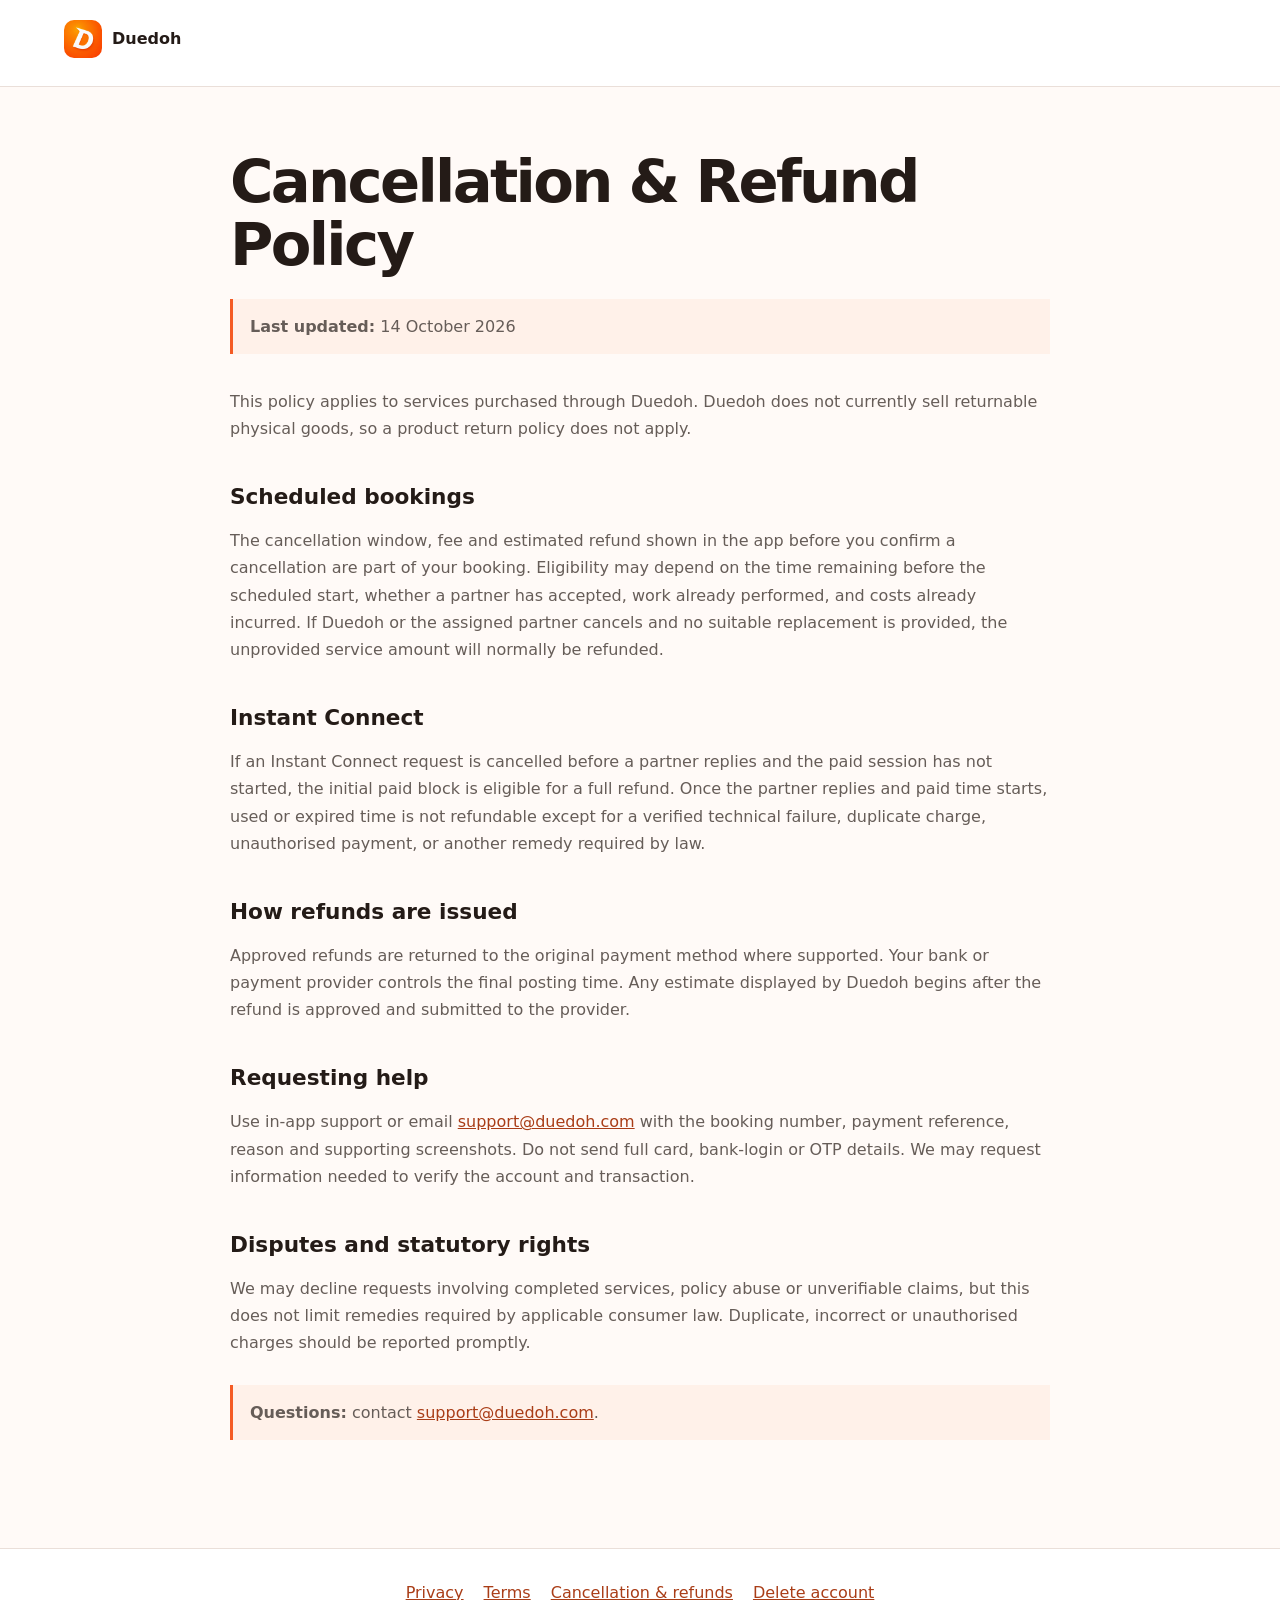
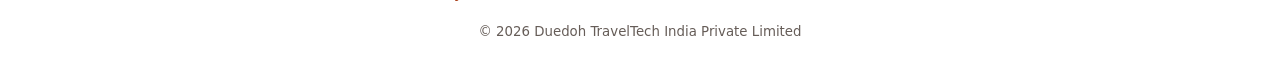
==== cancellation-refund.html @ 69072812 "Add website legal and account deletion pages" ====
<!doctype html><html lang="en"><head><meta charset="utf-8"><meta name="viewport" content="width=device-width,initial-scale=1"><title>Cancellation & Refund Policy | Duedoh</title><link rel="icon" href="assets/icon.png"><link rel="stylesheet" href="legal.css"></head><body>
<header class="legal-header"><a href="index.html"><img src="assets/icon.png" alt="">Duedoh</a></header><main><h1>Cancellation & Refund Policy</h1><p class="updated"><strong>Last updated:</strong> 14 October 2026</p>
<p>This policy applies to services purchased through Duedoh. Duedoh does not currently sell returnable physical goods, so a product return policy does not apply.</p>
<h2>Scheduled bookings</h2><p>The cancellation window, fee and estimated refund shown in the app before you confirm a cancellation are part of your booking. Eligibility may depend on the time remaining before the scheduled start, whether a partner has accepted, work already performed, and costs already incurred. If Duedoh or the assigned partner cancels and no suitable replacement is provided, the unprovided service amount will normally be refunded.</p>
<h2>Instant Connect</h2><p>If an Instant Connect request is cancelled before a partner replies and the paid session has not started, the initial paid block is eligible for a full refund. Once the partner replies and paid time starts, used or expired time is not refundable except for a verified technical failure, duplicate charge, unauthorised payment, or another remedy required by law.</p>
<h2>How refunds are issued</h2><p>Approved refunds are returned to the original payment method where supported. Your bank or payment provider controls the final posting time. Any estimate displayed by Duedoh begins after the refund is approved and submitted to the provider.</p>
<h2>Requesting help</h2><p>Use in-app support or email <a href="mailto:support@duedoh.com?subject=Refund%20request">support@duedoh.com</a> with the booking number, payment reference, reason and supporting screenshots. Do not send full card, bank-login or OTP details. We may request information needed to verify the account and transaction.</p>
<h2>Disputes and statutory rights</h2><p>We may decline requests involving completed services, policy abuse or unverifiable claims, but this does not limit remedies required by applicable consumer law. Duplicate, incorrect or unauthorised charges should be reported promptly.</p>
<p class="notice"><strong>Questions:</strong> contact <a href="mailto:support@duedoh.com">support@duedoh.com</a>.</p></main><footer class="legal-footer"><nav><a href="privacy.html">Privacy</a><a href="terms.html">Terms</a><a href="cancellation-refund.html">Cancellation & refunds</a><a href="delete-account.html">Delete account</a></nav><small>© 2026 Duedoh TravelTech India Private Limited</small></footer></body></html>
---- legal.css ----
:root { color-scheme: light; --ink:#241b17; --muted:#665d58; --orange:#f45b24; --line:#eadfd9; --paper:#fffaf7; }
* { box-sizing: border-box; }
body { margin:0; background:var(--paper); color:var(--ink); font:16px/1.7 Inter,system-ui,sans-serif; }
a { color:#a93d17; }
.legal-header { padding:20px clamp(20px,5vw,64px); border-bottom:1px solid var(--line); background:#fff; }
.legal-header a { display:inline-flex; align-items:center; gap:10px; color:var(--ink); font-weight:800; text-decoration:none; }
.legal-header img { width:38px; height:38px; border-radius:10px; }
main { width:min(820px,calc(100% - 36px)); margin:0 auto; padding:64px 0 80px; }
h1 { margin:0 0 8px; font-size:clamp(2.1rem,6vw,3.7rem); line-height:1.06; letter-spacing:-.045em; }
h2 { margin:42px 0 8px; font-size:1.35rem; line-height:1.25; }
h3 { margin:24px 0 5px; font-size:1.02rem; }
p,li { color:var(--muted); }
.updated,.notice { padding:14px 17px; border-left:3px solid var(--orange); background:#fff1e9; }
.updated { margin:22px 0 34px; }
.notice { margin:28px 0; }
ul { padding-left:22px; }
.legal-footer { padding:30px 20px; border-top:1px solid var(--line); background:#fff; text-align:center; }
.legal-footer nav { display:flex; flex-wrap:wrap; justify-content:center; gap:10px 20px; }
.legal-footer small { display:block; margin-top:15px; color:var(--muted); }
@media (max-width:520px) { main { padding-top:42px; } h2 { margin-top:34px; } }
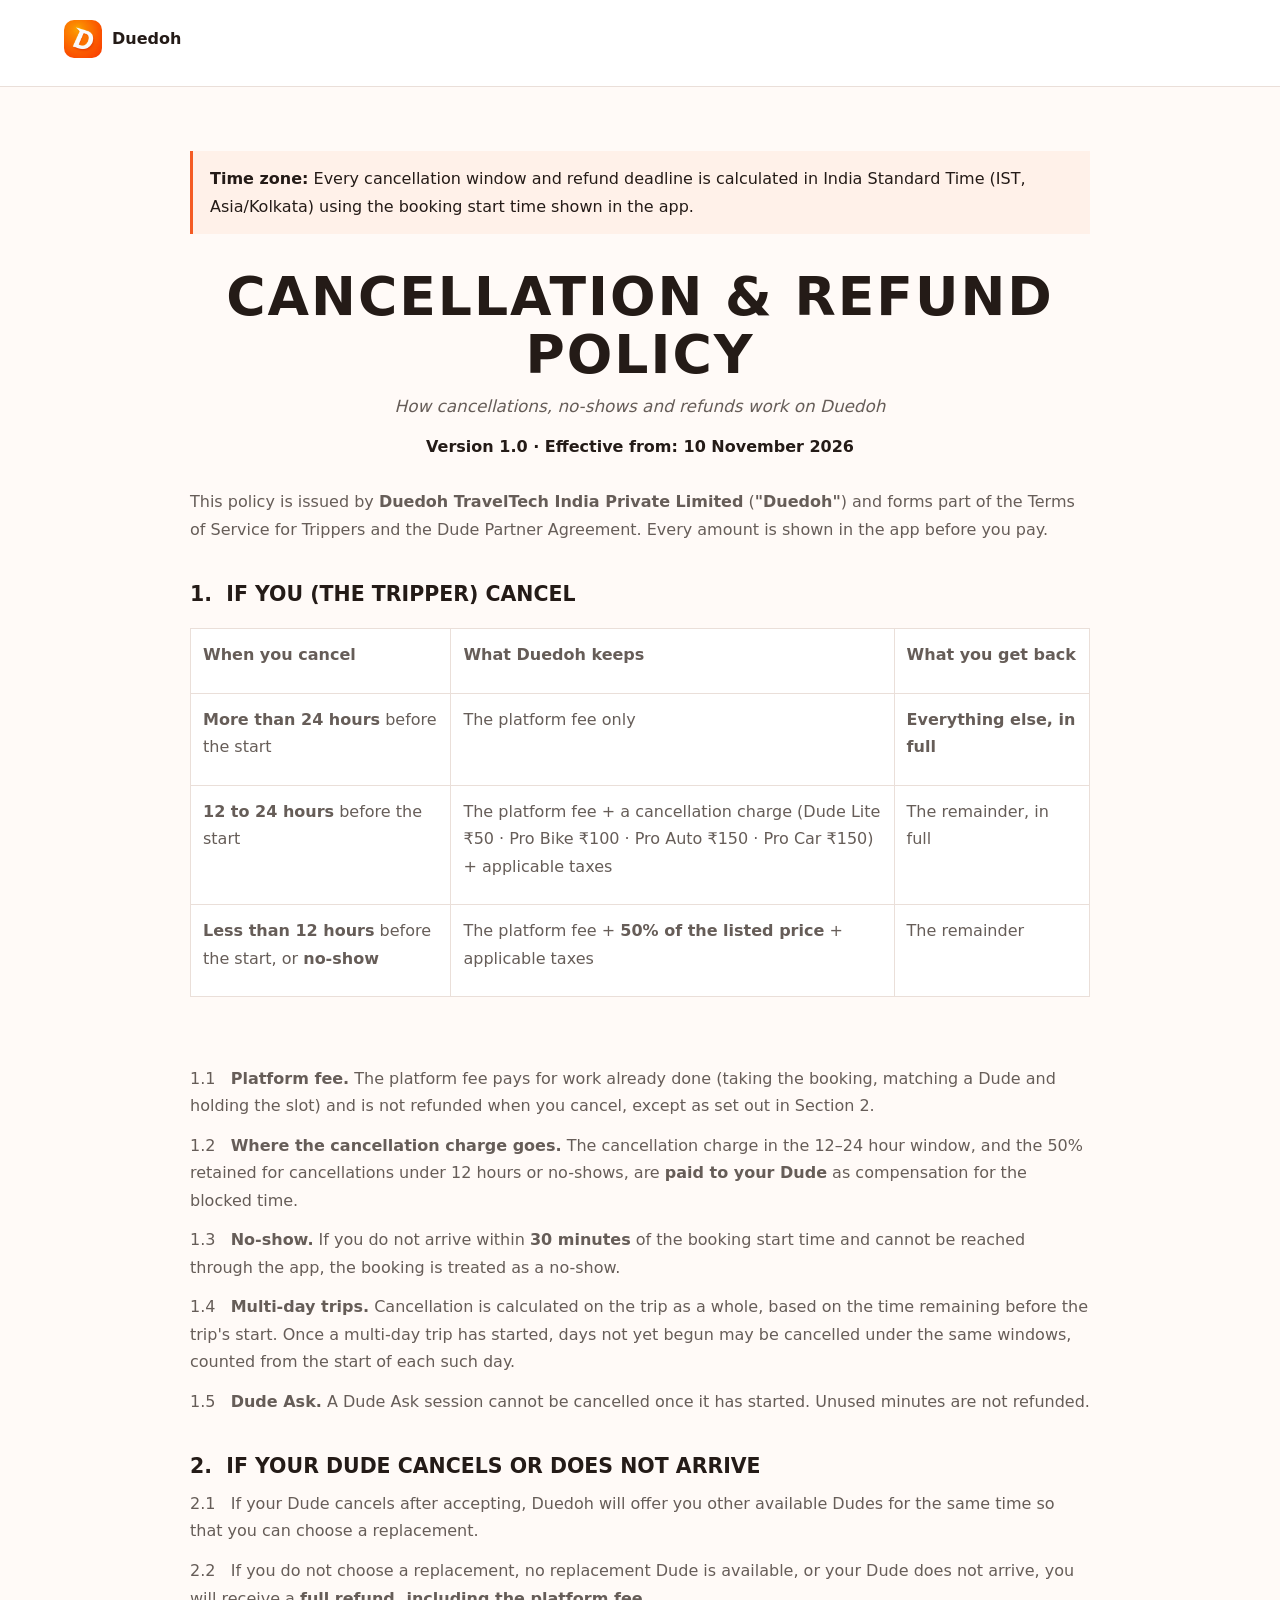
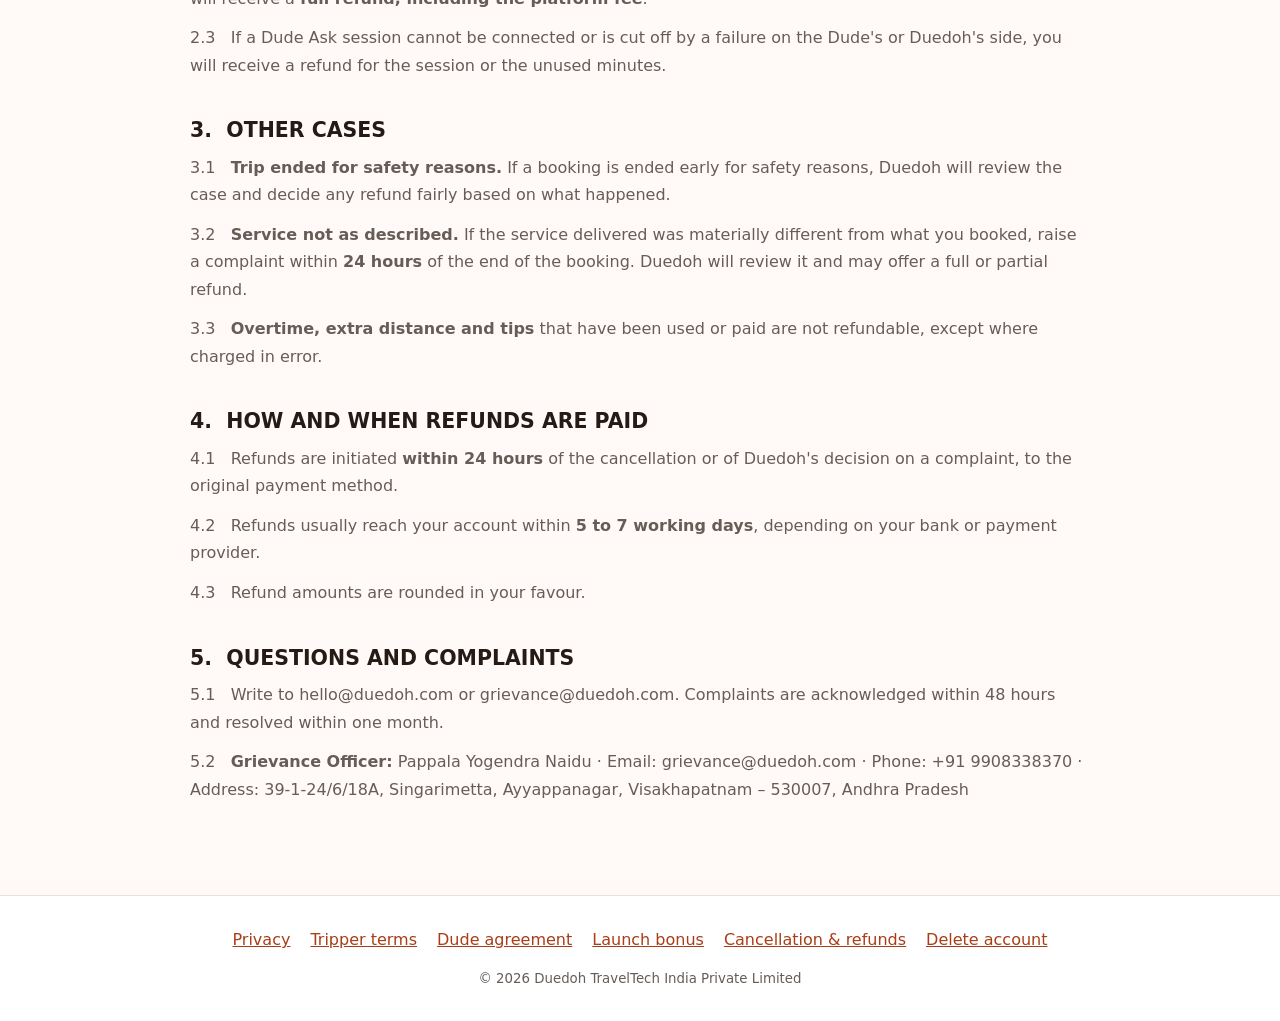
==== commit 1a9a2ed3: "Publish updated India legal policies and partner terms" ====
--- a/cancellation-refund.html
+++ b/cancellation-refund.html
@@ -1,9 +1,106 @@
-<!doctype html><html lang="en"><head><meta charset="utf-8"><meta name="viewport" content="width=device-width,initial-scale=1"><title>Cancellation & Refund Policy | Duedoh</title><link rel="icon" href="assets/icon.png"><link rel="stylesheet" href="legal.css"></head><body>
-<header class="legal-header"><a href="index.html"><img src="assets/icon.png" alt="">Duedoh</a></header><main><h1>Cancellation & Refund Policy</h1><p class="updated"><strong>Last updated:</strong> 14 October 2026</p>
-<p>This policy applies to services purchased through Duedoh. Duedoh does not currently sell returnable physical goods, so a product return policy does not apply.</p>
-<h2>Scheduled bookings</h2><p>The cancellation window, fee and estimated refund shown in the app before you confirm a cancellation are part of your booking. Eligibility may depend on the time remaining before the scheduled start, whether a partner has accepted, work already performed, and costs already incurred. If Duedoh or the assigned partner cancels and no suitable replacement is provided, the unprovided service amount will normally be refunded.</p>
-<h2>Instant Connect</h2><p>If an Instant Connect request is cancelled before a partner replies and the paid session has not started, the initial paid block is eligible for a full refund. Once the partner replies and paid time starts, used or expired time is not refundable except for a verified technical failure, duplicate charge, unauthorised payment, or another remedy required by law.</p>
-<h2>How refunds are issued</h2><p>Approved refunds are returned to the original payment method where supported. Your bank or payment provider controls the final posting time. Any estimate displayed by Duedoh begins after the refund is approved and submitted to the provider.</p>
-<h2>Requesting help</h2><p>Use in-app support or email <a href="mailto:support@duedoh.com?subject=Refund%20request">support@duedoh.com</a> with the booking number, payment reference, reason and supporting screenshots. Do not send full card, bank-login or OTP details. We may request information needed to verify the account and transaction.</p>
-<h2>Disputes and statutory rights</h2><p>We may decline requests involving completed services, policy abuse or unverifiable claims, but this does not limit remedies required by applicable consumer law. Duplicate, incorrect or unauthorised charges should be reported promptly.</p>
-<p class="notice"><strong>Questions:</strong> contact <a href="mailto:support@duedoh.com">support@duedoh.com</a>.</p></main><footer class="legal-footer"><nav><a href="privacy.html">Privacy</a><a href="terms.html">Terms</a><a href="cancellation-refund.html">Cancellation & refunds</a><a href="delete-account.html">Delete account</a></nav><small>© 2026 Duedoh TravelTech India Private Limited</small></footer></body></html>
+<!DOCTYPE html PUBLIC "-//W3C//DTD HTML 4.01//EN" "http://www.w3.org/TR/html4/strict.dtd">
+<html>
+<head>
+  <meta http-equiv="Content-Type" content="text/html; charset=utf-8">
+  <meta http-equiv="Content-Style-Type" content="text/css">
+  <title>Cancellation &amp; Refund Policy | Duedoh</title>
+  <meta name="viewport" content="width=device-width, initial-scale=1">
+  <link rel="icon" href="assets/icon.png">
+  <link rel="stylesheet" href="legal.css">
+  <meta name="Author" content="Un-named">
+  <meta name="LastAuthor" content="Un-named">
+  <meta name="Generator" content="Cocoa HTML Writer">
+  <meta name="CocoaVersion" content="2575.7">
+  <style type="text/css">
+    p.p1 {margin: 0.0px 0.0px 10.0px 0.0px; text-align: center; font: 20.0px Times; color: #1a1a1a}
+    p.p2 {margin: 0.0px 0.0px 20.0px 0.0px; text-align: center; font: 11.0px Times; color: #6b6b6b}
+    p.p3 {margin: 0.0px 0.0px 7.0px 0.0px; text-align: center; font: 11.0px Times; color: #1a1a1a}
+    p.p4 {margin: 0.0px 0.0px 7.0px 0.0px; text-align: justify; font: 11.0px Times; color: #1a1a1a}
+    p.p5 {margin: 14.0px 0.0px 7.0px 0.0px; font: 13.0px Times; color: #1a1a1a}
+    p.p6 {margin: 0.0px 0.0px 0.0px 0.0px; font: 10.0px Times; color: #1a1a1a}
+    p.p7 {margin: 0.0px 0.0px 8.0px 0.0px; font: 10.0px Times; color: #1a1a1a; min-height: 13.0px}
+    p.p8 {margin: 0.0px 0.0px 7.0px 36.0px; text-align: justify; font: 11.0px Times; color: #1a1a1a}
+    span.s1 {letter-spacing: 2.0px}
+    span.Apple-tab-span {white-space:pre}
+    table.t1 {border-collapse: collapse}
+    td.td1 {border-style: solid; border-width: 1.0px 1.0px 1.0px 1.0px; border-color: #bfbfbf #bfbfbf #bfbfbf #bfbfbf; padding: 0.0px 5.0px 0.0px 5.0px}
+  </style>
+</head>
+<body><header class="legal-header"><a href="index.html"><img src="assets/icon.png" alt="">Duedoh</a></header><main class="imported-legal">
+<p class="timezone-notice"><b>Time zone:</b> Every cancellation window and refund deadline is calculated in India Standard Time (IST, Asia/Kolkata) using the booking start time shown in the app.</p>
+<p class="p1"><span class="s1"><b>CANCELLATION &amp; REFUND POLICY</b></span></p>
+<p class="p2"><i>How cancellations, no-shows and refunds work on Duedoh</i></p>
+<p class="p3"><b>Version 1.0 · Effective from: 10 November 2026</b></p>
+<p class="p4">This policy is issued by <b>Duedoh TravelTech India Private Limited</b> (<b>"Duedoh"</b>) and forms part of the Terms of Service for Trippers and the Dude Partner Agreement. Every amount is shown in the app before you pay.</p>
+<p class="p5"><b>1.<span class="Apple-converted-space">  </span>IF YOU (THE TRIPPER) CANCEL</b></p>
+<table cellspacing="0" cellpadding="0" class="t1">
+  <tbody>
+    <tr>
+      <td valign="middle" class="td1">
+        <p class="p6"><b>When you cancel</b></p>
+      </td>
+      <td valign="middle" class="td1">
+        <p class="p6"><b>What Duedoh keeps</b></p>
+      </td>
+      <td valign="middle" class="td1">
+        <p class="p6"><b>What you get back</b></p>
+      </td>
+    </tr>
+    <tr>
+      <td valign="middle" class="td1">
+        <p class="p6"><b>More than 24 hours</b> before the start</p>
+      </td>
+      <td valign="middle" class="td1">
+        <p class="p6">The platform fee only</p>
+      </td>
+      <td valign="middle" class="td1">
+        <p class="p6"><b>Everything else, in full</b></p>
+      </td>
+    </tr>
+    <tr>
+      <td valign="middle" class="td1">
+        <p class="p6"><b>12 to 24 hours</b> before the start</p>
+      </td>
+      <td valign="middle" class="td1">
+        <p class="p6">The platform fee + a cancellation charge (Dude Lite ₹50 · Pro Bike ₹100 · Pro Auto ₹150 · Pro Car ₹150) + applicable taxes</p>
+      </td>
+      <td valign="middle" class="td1">
+        <p class="p6">The remainder, in full</p>
+      </td>
+    </tr>
+    <tr>
+      <td valign="middle" class="td1">
+        <p class="p6"><b>Less than 12 hours</b> before the start, or <b>no-show</b></p>
+      </td>
+      <td valign="middle" class="td1">
+        <p class="p6">The platform fee + <b>50% of the listed price</b> + applicable taxes</p>
+      </td>
+      <td valign="middle" class="td1">
+        <p class="p6">The remainder</p>
+      </td>
+    </tr>
+  </tbody>
+</table>
+<p class="p7"><br></p>
+<p class="p8">1.1<span class="Apple-tab-span">	</span><b>Platform fee.</b> The platform fee pays for work already done (taking the booking, matching a Dude and holding the slot) and is not refunded when you cancel, except as set out in Section 2.</p>
+<p class="p8">1.2<span class="Apple-tab-span">	</span><b>Where the cancellation charge goes.</b> The cancellation charge in the 12–24 hour window, and the 50% retained for cancellations under 12 hours or no-shows, are <b>paid to your Dude</b> as compensation for the blocked time.</p>
+<p class="p8">1.3<span class="Apple-tab-span">	</span><b>No-show.</b> If you do not arrive within <b>30 minutes</b> of the booking start time and cannot be reached through the app, the booking is treated as a no-show.</p>
+<p class="p8">1.4<span class="Apple-tab-span">	</span><b>Multi-day trips.</b> Cancellation is calculated on the trip as a whole, based on the time remaining before the trip's start. Once a multi-day trip has started, days not yet begun may be cancelled under the same windows, counted from the start of each such day.</p>
+<p class="p8">1.5<span class="Apple-tab-span">	</span><b>Dude Ask.</b> A Dude Ask session cannot be cancelled once it has started. Unused minutes are not refunded.</p>
+<p class="p5"><b>2.<span class="Apple-converted-space">  </span>IF YOUR DUDE CANCELS OR DOES NOT ARRIVE</b></p>
+<p class="p8">2.1<span class="Apple-tab-span">	</span>If your Dude cancels after accepting, Duedoh will offer you other available Dudes for the same time so that you can choose a replacement.</p>
+<p class="p8">2.2<span class="Apple-tab-span">	</span>If you do not choose a replacement, no replacement Dude is available, or your Dude does not arrive, you will receive a <b>full refund, including the platform fee</b>.</p>
+<p class="p8">2.3<span class="Apple-tab-span">	</span>If a Dude Ask session cannot be connected or is cut off by a failure on the Dude's or Duedoh's side, you will receive a refund for the session or the unused minutes.</p>
+<p class="p5"><b>3.<span class="Apple-converted-space">  </span>OTHER CASES</b></p>
+<p class="p8">3.1<span class="Apple-tab-span">	</span><b>Trip ended for safety reasons.</b> If a booking is ended early for safety reasons, Duedoh will review the case and decide any refund fairly based on what happened.</p>
+<p class="p8">3.2<span class="Apple-tab-span">	</span><b>Service not as described.</b> If the service delivered was materially different from what you booked, raise a complaint within <b>24 hours</b> of the end of the booking. Duedoh will review it and may offer a full or partial refund.</p>
+<p class="p8">3.3<span class="Apple-tab-span">	</span><b>Overtime, extra distance and tips</b> that have been used or paid are not refundable, except where charged in error.</p>
+<p class="p5"><b>4.<span class="Apple-converted-space">  </span>HOW AND WHEN REFUNDS ARE PAID</b></p>
+<p class="p8">4.1<span class="Apple-tab-span">	</span>Refunds are initiated <b>within 24 hours</b> of the cancellation or of Duedoh's decision on a complaint, to the original payment method.</p>
+<p class="p8">4.2<span class="Apple-tab-span">	</span>Refunds usually reach your account within <b>5 to 7 working days</b>, depending on your bank or payment provider.</p>
+<p class="p8">4.3<span class="Apple-tab-span">	</span>Refund amounts are rounded in your favour.</p>
+<p class="p5"><b>5.<span class="Apple-converted-space">  </span>QUESTIONS AND COMPLAINTS</b></p>
+<p class="p8">5.1<span class="Apple-tab-span">	</span>Write to hello@duedoh.com or grievance@duedoh.com. Complaints are acknowledged within 48 hours and resolved within one month.</p>
+<p class="p8">5.2<span class="Apple-tab-span">	</span><b>Grievance Officer:</b> Pappala Yogendra Naidu · Email: grievance@duedoh.com · Phone: +91 9908338370 · Address: 39-1-24/6/18A, Singarimetta, Ayyappanagar, Visakhapatnam – 530007, Andhra Pradesh</p>
+</main><footer class="legal-footer"><nav><a href="privacy.html">Privacy</a><a href="terms.html">Tripper terms</a><a href="partner-agreement.html">Dude agreement</a><a href="launch-bonus-terms.html">Launch bonus</a><a href="cancellation-refund.html">Cancellation &amp; refunds</a><a href="delete-account.html">Delete account</a></nav><small>© 2026 Duedoh TravelTech India Private Limited</small></footer></body>
+</html>
--- a/legal.css
+++ b/legal.css
@@ -14,6 +14,18 @@
 .updated { margin:22px 0 34px; }
 .notice { margin:28px 0; }
 ul { padding-left:22px; }
+.imported-legal { width:min(900px,calc(100% - 36px)); }
+.imported-legal p { font-family:Inter,system-ui,sans-serif !important; font-size:1rem !important; line-height:1.72 !important; color:var(--muted) !important; }
+.imported-legal .p1 { margin:0 0 8px !important; font-size:clamp(2rem,6vw,3.35rem) !important; line-height:1.08 !important; letter-spacing:-.04em !important; color:var(--ink) !important; }
+.imported-legal .p2 { margin:0 0 12px !important; font-size:1.05rem !important; }
+.imported-legal .p3 { margin:0 0 28px !important; color:var(--ink) !important; }
+.imported-legal .p4 { margin:0 0 14px !important; text-align:left !important; }
+.imported-legal .p5 { margin:38px 0 10px !important; font-size:1.28rem !important; line-height:1.3 !important; color:var(--ink) !important; }
+.imported-legal .p6,.imported-legal .p7,.imported-legal .p8 { margin:0 0 12px !important; text-align:left !important; }
+.imported-legal table { display:block; width:100%; max-width:100%; margin:20px 0 28px; overflow-x:auto; border-collapse:collapse; background:#fff; }
+.imported-legal td { min-width:180px; padding:12px !important; border:1px solid var(--line) !important; vertical-align:top; }
+.imported-legal td p { margin:0 !important; }
+.imported-legal .timezone-notice { margin:0 0 34px !important; padding:14px 17px; border-left:3px solid var(--orange); background:#fff1e9; color:var(--ink) !important; }
 .legal-footer { padding:30px 20px; border-top:1px solid var(--line); background:#fff; text-align:center; }
 .legal-footer nav { display:flex; flex-wrap:wrap; justify-content:center; gap:10px 20px; }
 .legal-footer small { display:block; margin-top:15px; color:var(--muted); }
